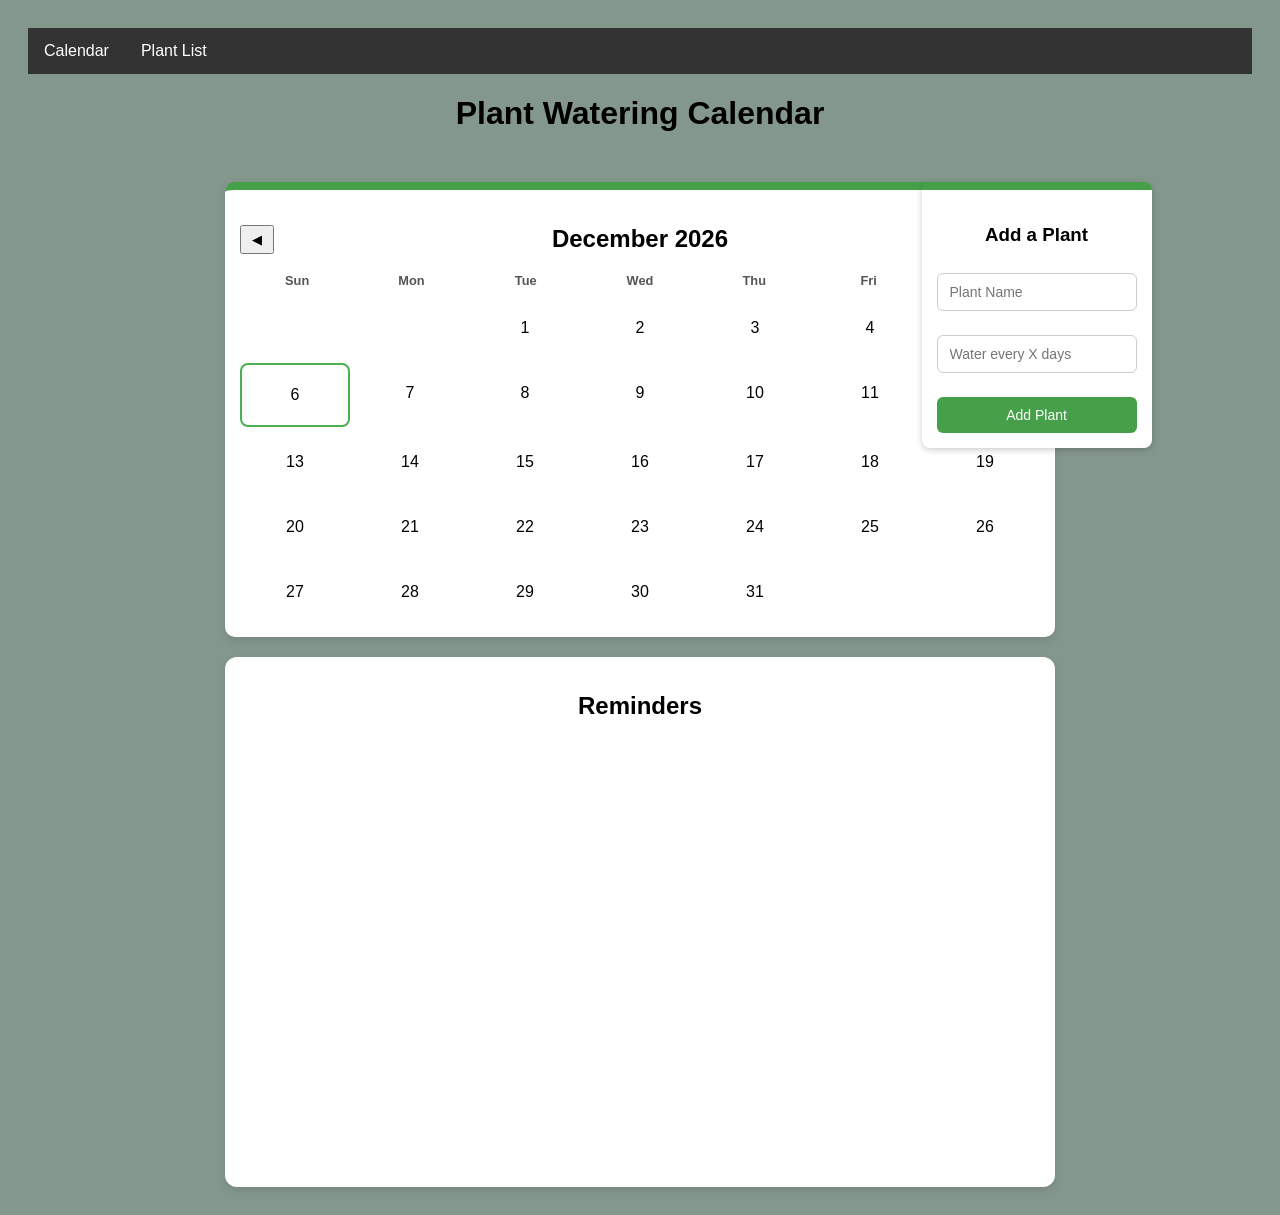
==== website/index.html @ b0b98887 "Added editing, adding plants and backend." ====
<!DOCTYPE html>
<html lang="en">
<head>
  <meta charset="UTF-8">
  <title>Plant Watering Tracker</title>
</head>
<link rel="stylesheet" href="style.css">
<script src="script.js" defer></script>
<ul>
  <li><a href="index.html">Calendar</a></li>
  <li><a href="plant_list.html">Plant List</a></li>

</ul>

<body id="home">
  
  <div class="container">
    <h1>Plant Watering Calendar</h1>
  </div>
  
   <div class="calendar-container">
  <!-- Calendar: centered naturally -->
   <div class="center">
  <div class="calendar">
    <div class="calendar-header">
      <button onclick="changeMonth(-1)">◀</button>
      <h2 id="monthYear"></h2>
      <button onclick="changeMonth(1)">▶</button>
    </div>
    <div class="day-row">
      <div class="day-name">Sun</div>
      <div class="day-name">Mon</div>
      <div class="day-name">Tue</div>
      <div class="day-name">Wed</div>
      <div class="day-name">Thu</div>
      <div class="day-name">Fri</div>
      <div class="day-name">Sat</div>
    </div>
    <div class="calendar-grid" id="calendarGrid"></div>
  </div>
</div>
  <!-- Form: floating to the right -->
  <div class="add-plant-form">
    <h3>Add a Plant</h3>
    <input type="text" id="plant-name" placeholder="Plant Name">
    <input type="number" id="watering-interval" placeholder="Water every X days" min="1">
    <button onclick="addPlant()">Add Plant</button>
  </div>
</div>

<div class = "center">
    <div class ="reminder-box"> 
 <h2> Reminders</h2>
   
 <div class="text-grid">
   
 </div>
 
 </div>

<div id="plant-modal" class="modal hidden">
  <div class="modal-content">
    <span class="close-btn" onclick="closeModal()">&times;</span>

    <h2>Plant Details</h2>

    Name <input type="text" id="edit-name" placeholder="Plant Name">
    Watering Interval <input type="number" id="edit-interval" placeholder="Interval">
    Location<input type = "text" id="edit-location" placeholder="Location of Plant">
    Last Watered <input type = "date" id="edit-watered-date" placeholder="today">

    <button onclick="savePlant()" class="save">Save</button>
    <button onclick="deletePlant()" class="delete">Delete</button>
  </div>
</div>
</body>
</html>
---- website/style.css ----
body {
      font-family: Arial, sans-serif;
      background: #84978d;
      padding: 20px;
    }

    h1 {
      text-align: center;
      font-family: Arial, Helvetica, sans-serif;
    }
    h2 {
      text-align: center;
    }
    .container {
      max-width: 500px;
      margin: auto;
    }
ul {
  list-style-type: none;
  margin: 0;
  padding: 0;
  background-color: #333333;
  display: flex;
}

ul li a {
  display: block;
  color: white;
  padding: 14px 16px;
  text-decoration: none;
}

ul li a:hover {
  background-color: #4CAF50;
}

.center {
  display: flex;
  justify-content: center;
  align-items: center;
}
    .calendar {
      border-top: 8px solid #45a049; 
  width: 800px;
  background: white;
  border-radius: 10px;
  padding: 15px;
  box-shadow: 0 4px 10px rgba(0,0,0,0.1);
  font-family: Arial, sans-serif;
   vertical-align: top;
}

.calendar-header {
  display: flex;
  justify-content: space-between;
  align-items: center;
}

.calendar-header button {
  padding: 5px 10px;
  cursor: pointer;
}

.calendar-grid {
  display: grid;
  grid-template-columns: repeat(7, 1fr);
  gap: 5px;
  margin-top: 10px;
}

.day-row {
  display: grid;
  grid-template-columns: repeat(7, 1fr);
  margin-bottom: 5px;
}
.day-name {
  font-weight: bold;
  text-align: center;
  font-size: 0.8rem;
  color: #555;
}

.date {
  height: 60px;
  display: flex;
  align-items: center;
  justify-content: center;
  border-radius: 8px;
  cursor: pointer;
  transition: 0.2s;
}

.date:hover {
  background-color: #4CAF50;
  color: white;
  transform: scale(0.9);
}

.today {
  border: 2px solid #4CAF50;
}

.empty {
  visibility: hidden;
}

.reminder-box{
width: 800px;
height: 500px;
  background: white;
  border-radius: 12px;
  padding: 15px;
  box-shadow: 0 4px 10px rgba(0,0,0,0.1);
  font-family: Arial, sans-serif;
  margin-top:20px;
  overflow-y: auto;
  
}

.text-grid {
  display: grid;
  grid-template-columns: 1fr;
  gap: 20px;
  padding: 20px;
}


.card {
  background-color: #f9f9f9;
  border-radius: 12px;
  padding: 20px;
  box-shadow: 0 6px 15px rgba(0,0,0,0.1);
  cursor: pointer;
  transition: transform 0.2s, box-shadow 0.2s;
  font-family: 'Segoe UI', Tahoma, Geneva, Verdana, sans-serif;
  border-left: 8px solid #45a049; 
}

.card:hover {
  transform: translateY(-5px);
  box-shadow: 0 10px 25px rgba(0,0,0,0.15);
  border-left: 8px solid #164e28; 
}


.card h3 {
  margin: 0 0 10px 0;
  font-size: 1.2rem;
  color: #333;
}


.card p.water {
  color: #1E90FF; /* Dodger blue */
  font-weight: 600;
  margin: 6px 0;
}

/* for plant list */
.card p {
  margin: 6px 0;
  color: #555;
  font-size: 0.95rem;
}

/* for the reminders*/
.reminder-card {
  background: #f9f9f9;
  padding: 20px;
  border-radius: 10px;
  box-shadow: 0 6px 12px rgba(0,0,0,0.1);
  cursor: pointer;
}

.scroll-box {
  height: 100vh; 
  width: 85%; 
  overflow-y: auto; 
  box-sizing: border-box; 
  padding: 20px; 
  border-radius: 8px;
  background-color: #f7f7f7;
  margin-top: 20px;
  box-shadow: 0 6px 12px rgba(0,0,0,0.1);
}
.scroll-box h2 {
  text-align: left;              
  font-size: 1.8rem;             
  font-weight: 600;               
  color: #fff;                   
  background-color: #4CAF50;     
  padding: 10px 15px;           
  border-radius: 8px;             
  display: flex;       
  margin-bottom: 20px;            
}
.calendar-container {
  position: relative;
  width: 100%;
  margin-top: 50px;
  text-align: center;

}

.add-plant-form {
  position: absolute;
  top: 0; 
  left: 73%;  
  width: 200px;
  background-color: white;
  padding: 15px;
  border-radius: 8px;
  box-shadow: 0 2px 6px rgba(0,0,0,0.2);
  border-top: 8px solid #45a049; 

}


.modal {
  position: fixed;
  top: 0;
  left: 0;
  width: 100%;
  height: 100%;
  background: rgba(0, 0, 0, 0.5); /* semi-transparent dark overlay */
  display: flex;
  justify-content: center;
  align-items: center;
  z-index: 1000;
}


.hidden {
  display: none;
}


.modal-content {
  background: #f9f9f9;
  padding: 30px 40px;
  border-radius: 12px;
  width: 400px;
  max-width: 90%;
  box-shadow: 0 10px 25px rgba(0, 0, 0, 0.2);
  position: relative;
  font-family: 'Segoe UI', Tahoma, Geneva, Verdana, sans-serif;
  animation: slideDown 0.3s ease-out;
}


@keyframes slideDown {
  from { transform: translateY(-30px); opacity: 0; }
  to { transform: translateY(0); opacity: 1; }
}


.close-btn {
  position: absolute;
  top: 12px;
  right: 15px;
  font-size: 24px;
  cursor: pointer;
  color: #555;
  transition: color 0.2s;
}

.close-btn:hover {
  color: #e74c3c;
}


.modal-content h2 {
  margin-bottom: 20px;
  color: #333;
  text-align: center;
}

.add-plant-form input,
.modal-content input {
  width: 100%;
  padding: 10px 12px;
  margin: 8px 0 16px 0;
  border: 1px solid #ccc;
  border-radius: 6px;
  box-sizing: border-box;
  font-size: 14px;
  transition: border-color 0.2s;
}
.add-plant-form input:focus,
.modal-content input:focus {
  border-color: #4CAF50;
  outline: none;
}

.add-plant-form button{
   padding: 10px 18px;
  margin: 8px 4px 0 0;
  border: none;
  border-radius: 6px;
  cursor: pointer;
  font-size: 14px;
  transition: background 0.2s, transform 0.1s;
  width: 100%;
}
.modal-content button {
  padding: 10px 18px;
  margin: 8px 4px 0 0;
  border: none;
  border-radius: 6px;
  cursor: pointer;
  font-size: 14px;
  transition: background 0.2s, transform 0.1s;

}
.add-plant-form button:hover,
.modal-content button:hover {
  transform: translateY(-2px);
}

.add-plant-form button{
  background-color: #45a049;
  color: white
}
.modal-content .save {
  background-color: #4CAF50;
  color: white;
}

.add-plant-form button:hover{
  background-color: #164e28;
}
.modal-content .save:hover {
  background-color: #45a049;
}


.modal-content .delete {
  background-color: #e74c3c;
  color: white;
}

.modal-content .delete:hover {
  background-color: #c0392b;
}
.button-row {
  display: flex;
  gap: 10px;      
  margin-bottom: 20px;
}


.button-row button {
  padding: 10px 16px;
  border: none;
  border-radius: 6px;
  cursor: pointer;
  font-size: 14px;
  transition: background 0.2s, transform 0.1s;
}


#add-plant-btn {
  background-color: #4CAF50; 
  color: white;
}

#add-plant-btn:hover {
  background-color: #45a049;
}


#delete-plant-btn {
  background-color: #e74c3c;
  color: white;
}

#delete-plant-btn:hover {
  background-color: #c0392b;
}
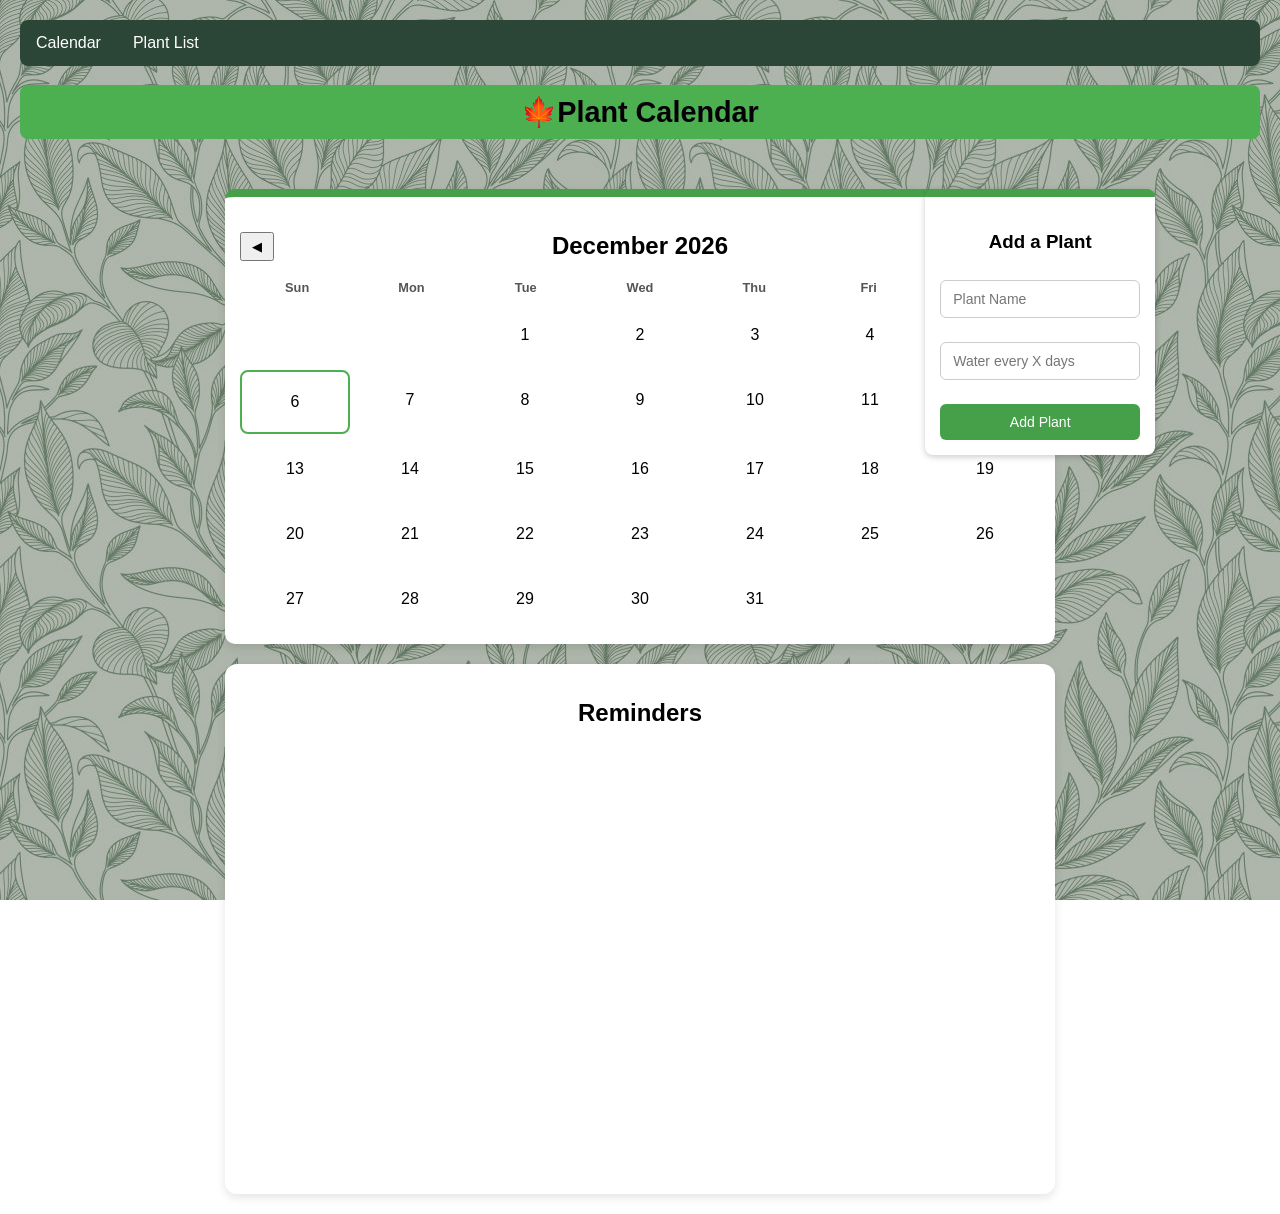
==== commit 326ed2c1: "visual changes" ====
--- a/website/index.html
+++ b/website/index.html
@@ -13,10 +13,10 @@
 </ul>
 
 <body id="home">
-  
-  <div class="container">
-    <h1>Plant Watering Calendar</h1>
-  </div>
+ 
+
+    <h1>🍁Plant Calendar</h1>
+
   
    <div class="calendar-container">
   <!-- Calendar: centered naturally -->
--- a/website/style.css
+++ b/website/style.css
@@ -1,27 +1,72 @@
 
-    body {
+    /* body {
       font-family: Arial, sans-serif;
       background: #84978d;
       padding: 20px;
+      background-image: url("photos/plant_background.jpg");
+    } */
+
+    body {
+  margin: 0;
+  font-family: Arial, sans-serif;
+  position: relative;
+  overflow-x: hidden;
+  padding: 20px;
+}
+
+/* Background layer */
+body::before {
+  content: "";
+  position: fixed;
+  top: 0;
+  left: 0;
+  width: 100%;
+  height: 100%;
+
+  background: url("photos/plant_background.jpg");
+background-attachment: fixed;
+  z-index: -2;
+}
+
+/* Color overlay */
+body::after {
+  content: "";
+  position: fixed;
+  top: 0;
+  left: 0;
+  width: 100%;
+  height: 100%;
+
+  background: rgba(132, 151, 141, 0.6); /* green tint */
+  /* try rgba(0,0,0,0.4) for dark overlay */
+
+  z-index: -1;
+}
+
+    h1 {
+      text-align: center;              
+  font-size: 1.8rem;             
+  font-weight: 600;               
+  color: rgb(5, 0, 7);                   
+  background-color: #4CAF50;     
+  padding: 10px 15px;           
+  border-radius: 8px;                   
+  margin-bottom: 20px;  
+ font-family: Arial, sans-serif;
+
     }
 
-    h1 {
-      text-align: center;
-      font-family: Arial, Helvetica, sans-serif;
-    }
     h2 {
       text-align: center;
     }
-    .container {
-      max-width: 500px;
-      margin: auto;
-    }
+   
 ul {
   list-style-type: none;
   margin: 0;
   padding: 0;
-  background-color: #333333;
-  display: flex;
+  background-color: #2b4636;
+  display: flex;
+  border-radius: 8px;
 }
 
 ul li a {
@@ -188,7 +233,7 @@
   text-align: left;              
   font-size: 1.8rem;             
   font-weight: 600;               
-  color: #fff;                   
+  color: black;                   
   background-color: #4CAF50;     
   padding: 10px 15px;           
   border-radius: 8px;             
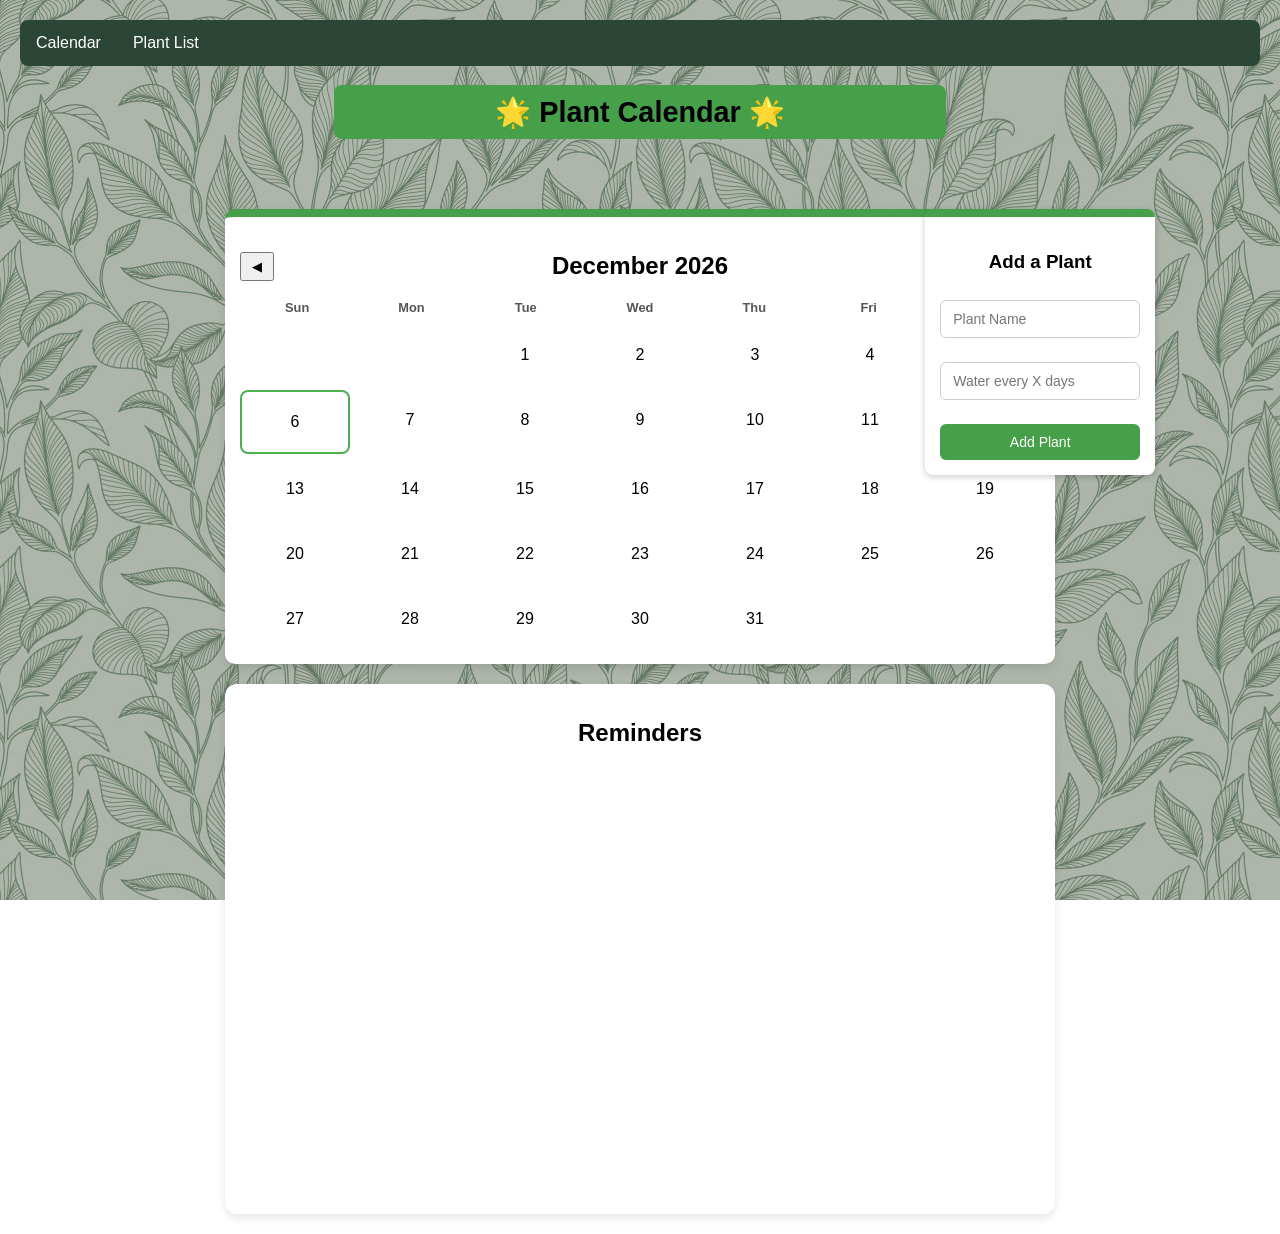
==== commit 598d73b2: "visual changes" ====
--- a/website/index.html
+++ b/website/index.html
@@ -14,10 +14,10 @@
 
 <body id="home">
  
+<div class = "center">
+    <h1>🌟 Plant Calendar 🌟</h1>
 
-    <h1>🍁Plant Calendar</h1>
-
-  
+  </div>
    <div class="calendar-container">
   <!-- Calendar: centered naturally -->
    <div class="center">
--- a/website/style.css
+++ b/website/style.css
@@ -44,11 +44,13 @@
 }
 
     h1 {
+     
+      width: 47%;
       text-align: center;              
   font-size: 1.8rem;             
   font-weight: 600;               
   color: rgb(5, 0, 7);                   
-  background-color: #4CAF50;     
+  background-color: #45a049;     
   padding: 10px 15px;           
   border-radius: 8px;                   
   margin-bottom: 20px;  
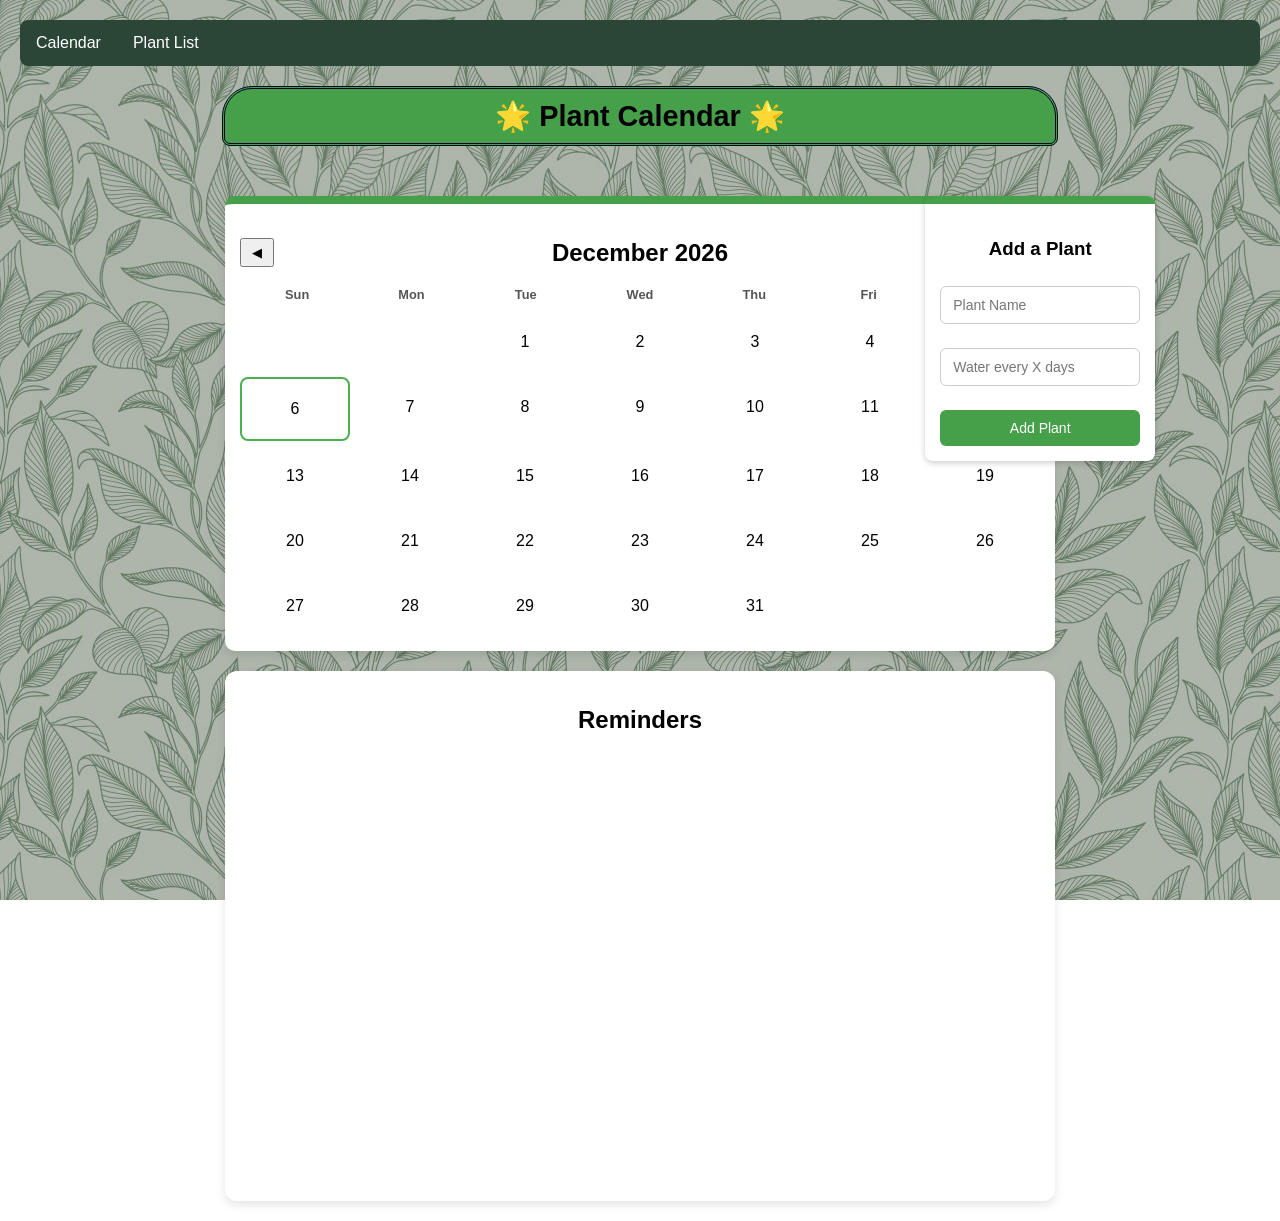
==== commit f13ec3d9: "Enhance API and UI: Added DELETE endpoint for plant removal, updated CORS settings, and improved lay" ====
--- a/website/index.html
+++ b/website/index.html
@@ -6,19 +6,21 @@
 </head>
 <link rel="stylesheet" href="style.css">
 <script src="script.js" defer></script>
-<ul>
+
+
+<body id="home">
+  <ul>
   <li><a href="index.html">Calendar</a></li>
   <li><a href="plant_list.html">Plant List</a></li>
 
 </ul>
+ 
 
-<body id="home">
- 
-<div class = "center">
     <h1>🌟 Plant Calendar 🌟</h1>
 
-  </div>
+  
    <div class="calendar-container">
+    
   <!-- Calendar: centered naturally -->
    <div class="center">
   <div class="calendar">
--- a/website/style.css
+++ b/website/style.css
@@ -44,8 +44,9 @@
 }
 
     h1 {
-     
-      width: 47%;
+
+      width: 800px;
+      margin: 0 auto;
       text-align: center;              
   font-size: 1.8rem;             
   font-weight: 600;               
@@ -53,8 +54,12 @@
   background-color: #45a049;     
   padding: 10px 15px;           
   border-radius: 8px;                   
-  margin-bottom: 20px;  
+  border: #0a022b double; 
+  border-top-left-radius: 30px;
+  border-top-right-radius: 30px;
  font-family: Arial, sans-serif;
+ margin-top: 20px;
+  
 
     }
 
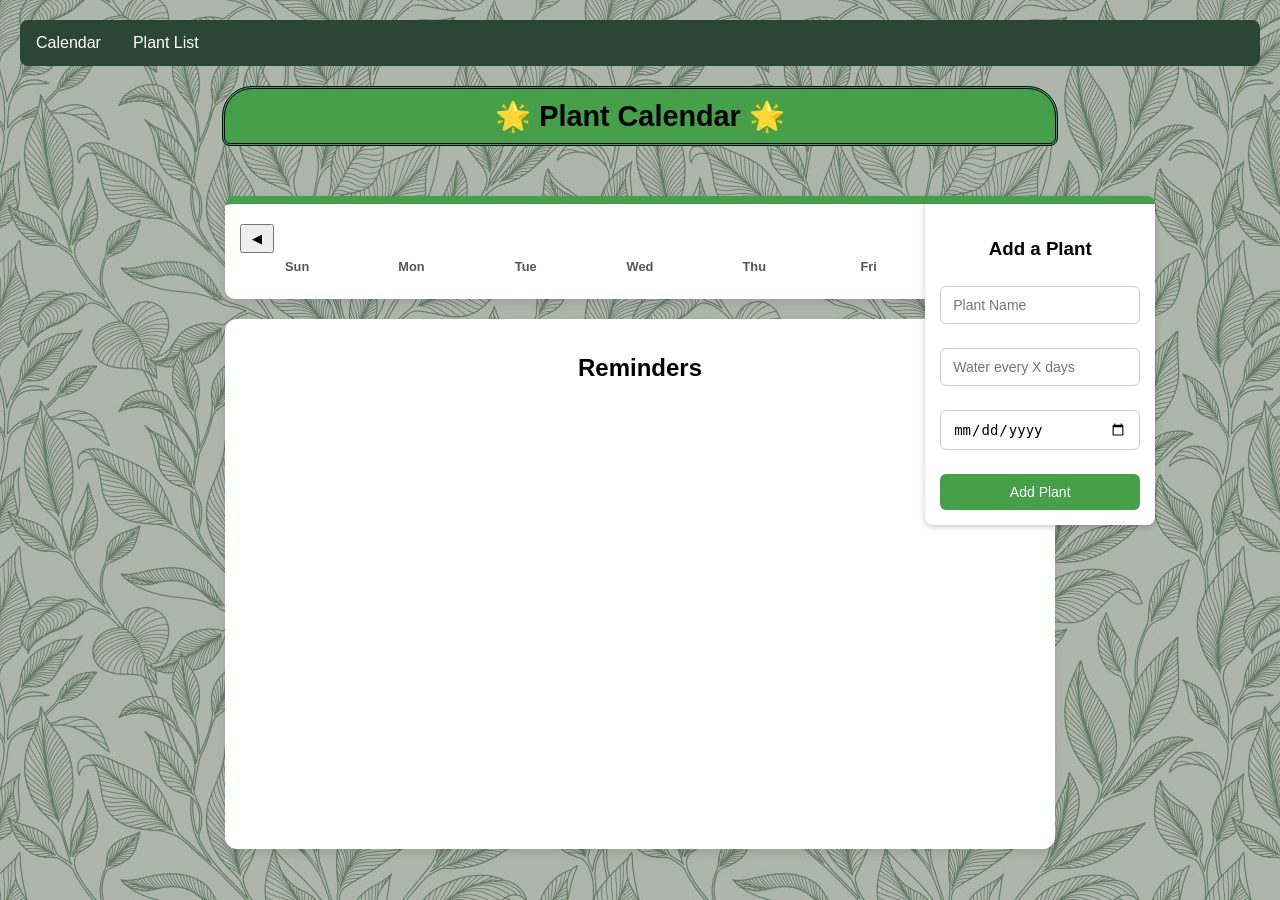
==== commit f77ffe12: "added water tracking on calendar and fixed home page error" ====
--- a/website/index.html
+++ b/website/index.html
@@ -46,6 +46,7 @@
     <h3>Add a Plant</h3>
     <input type="text" id="plant-name" placeholder="Plant Name">
     <input type="number" id="watering-interval" placeholder="Water every X days" min="1">
+    <input type="date" id="watered-date" placeholder="Last Watered">
     <button onclick="addPlant()">Add Plant</button>
   </div>
 </div>
@@ -71,8 +72,18 @@
     Location<input type = "text" id="edit-location" placeholder="Location of Plant">
     Last Watered <input type = "date" id="edit-watered-date" placeholder="today">
 
-    <button onclick="savePlant()" class="save">Save</button>
+    <button onclick="editPlant()" class="save">Save</button>
     <button onclick="deletePlant()" class="delete">Delete</button>
+  </div>
+</div>
+
+<div id="watered-modal" class="modal hidden">
+  <div class="modal-content small">
+    <span class="close-btn" onclick="closeWateredModal()">&times;</span>
+
+    <h2 id="watered-modal-title">Plants Watered</h2>
+
+    <div id="watered-modal-list" class="watered-list"></div>
   </div>
 </div>
 </body>
--- a/website/style.css
+++ b/website/style.css
@@ -136,11 +136,20 @@
 .date {
   height: 60px;
   display: flex;
+  flex-direction: column;
   align-items: center;
   justify-content: center;
+  gap: 4px;
   border-radius: 8px;
   cursor: pointer;
   transition: 0.2s;
+}
+
+.watered-dot {
+  width: 6px;
+  height: 6px;
+  border-radius: 50%;
+  background-color: #1E90FF;
 }
 
 .date:hover {
@@ -192,7 +201,29 @@
 .card:hover {
   transform: translateY(-5px);
   box-shadow: 0 10px 25px rgba(0,0,0,0.15);
-  border-left: 8px solid #164e28; 
+  border-left: 8px solid #164e28;
+}
+
+/* Urgency tabs: colour reflects how soon the plant needs watering */
+.card.ok {
+  border-left: 8px solid #45a049; /* green - plenty of time */
+}
+.card.ok:hover {
+  border-left: 8px solid #164e28;
+}
+
+.card.soon {
+  border-left: 8px solid #f39c12; /* orange - due soon */
+}
+.card.soon:hover {
+  border-left: 8px solid #c67c0e;
+}
+
+.card.urgent {
+  border-left: 8px solid #e74c3c; /* red - urgent */
+}
+.card.urgent:hover {
+  border-left: 8px solid #c0392b;
 }
 
 
@@ -328,6 +359,34 @@
   text-align: center;
 }
 
+.modal-content.small {
+  width: 260px;
+  padding: 20px 25px;
+}
+
+.watered-list {
+  display: flex;
+  flex-direction: column;
+  gap: 10px;
+}
+
+.watered-item {
+  background: #f1f1f1;
+  border-left: 6px solid #1E90FF;
+  border-radius: 6px;
+  padding: 8px 12px;
+}
+
+.watered-item .name {
+  font-weight: 600;
+  color: #333;
+}
+
+.watered-item .location {
+  font-size: 0.85rem;
+  color: #666;
+}
+
 .add-plant-form input,
 .modal-content input {
   width: 100%;
